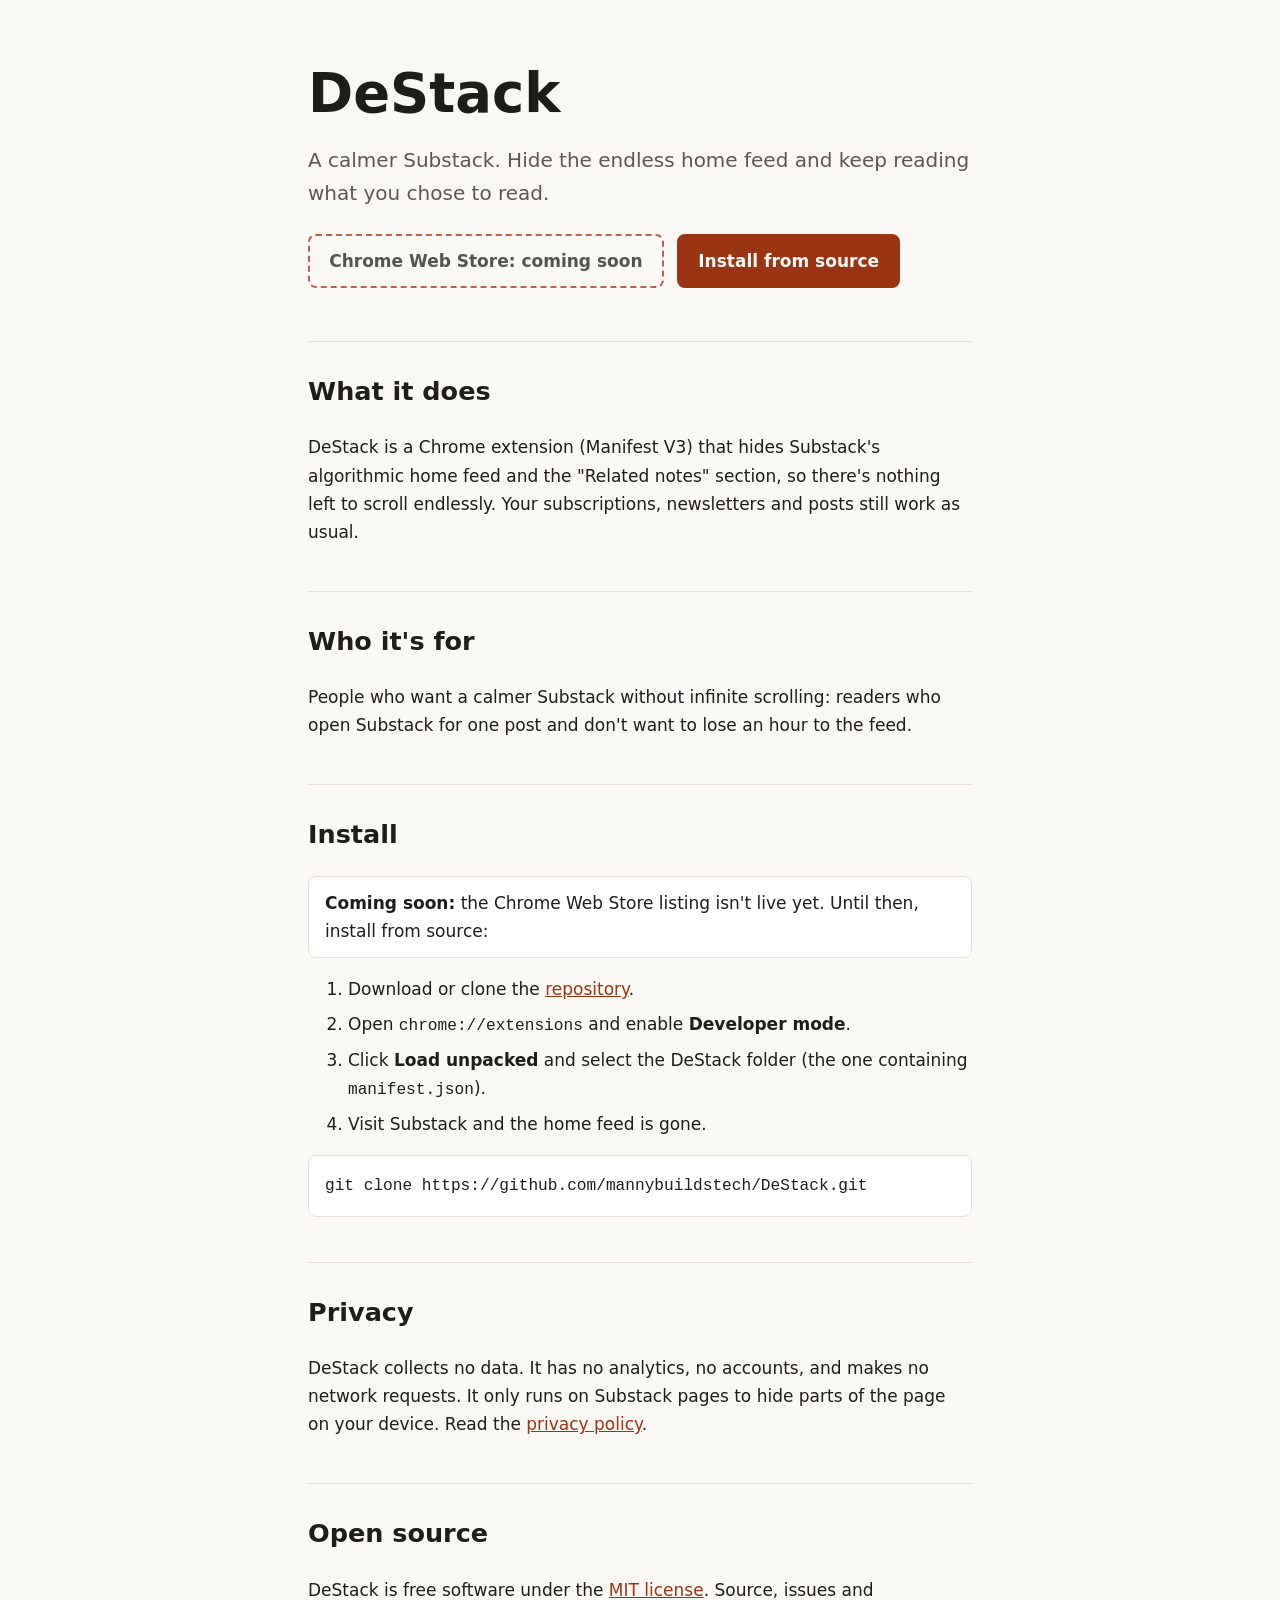
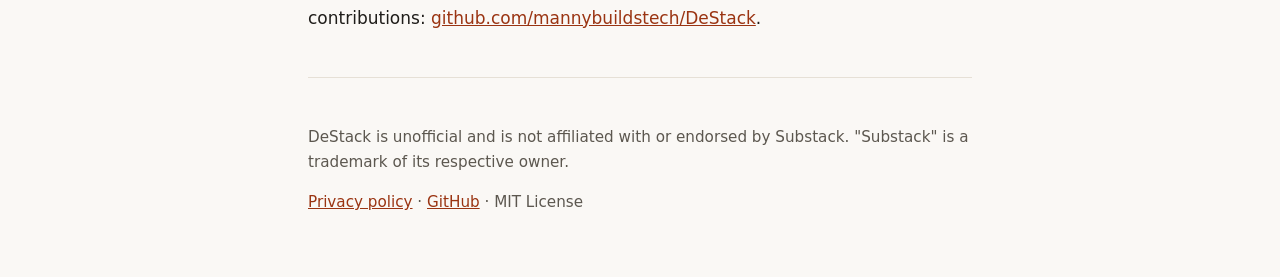
==== docs/index.html @ 92e854ba "Add static landing page and privacy policy for GitHub Pages Co-authored-by: Copilot App <223556219+C" ====
<!doctype html>
<html lang="en">
<head>
<meta charset="utf-8">
<meta name="viewport" content="width=device-width,initial-scale=1">
<title>DeStack – a calmer Substack, no infinite feed</title>
<meta name="description" content="DeStack is a free, open-source Chrome extension that hides Substack's endless home feed and Related notes so you can read without infinite scrolling.">
<link rel="stylesheet" href="style.css">
</head>
<body>
<a class="skip" href="#main">Skip to content</a>
<div class="wrap">
<header>
<h1>DeStack</h1>
<p class="lead">A calmer Substack. Hide the endless home feed and keep reading what you chose to read.</p>
<p>
<span class="btn soon" role="note">Chrome Web Store: coming soon</span>
<a class="btn primary" href="#install">Install from source</a>
</p>
</header>
<main id="main">
<section aria-labelledby="what">
<h2 id="what">What it does</h2>
<p>DeStack is a Chrome extension (Manifest V3) that hides Substack's algorithmic home feed and the "Related notes" section, so there's nothing left to scroll endlessly. Your subscriptions, newsletters and posts still work as usual.</p>
</section>
<section aria-labelledby="who">
<h2 id="who">Who it's for</h2>
<p>People who want a calmer Substack without infinite scrolling: readers who open Substack for one post and don't want to lose an hour to the feed.</p>
</section>
<section aria-labelledby="install">
<h2 id="install">Install</h2>
<p class="note"><strong>Coming soon:</strong> the Chrome Web Store listing isn't live yet. Until then, install from source:</p>
<ol>
<li>Download or clone the <a href="https://github.com/mannybuildstech/DeStack">repository</a>.</li>
<li>Open <code>chrome://extensions</code> and enable <strong>Developer mode</strong>.</li>
<li>Click <strong>Load unpacked</strong> and select the DeStack folder (the one containing <code>manifest.json</code>).</li>
<li>Visit Substack and the home feed is gone.</li>
</ol>
<pre><code>git clone https://github.com/mannybuildstech/DeStack.git</code></pre>
</section>
<section aria-labelledby="privacy">
<h2 id="privacy">Privacy</h2>
<p>DeStack collects no data. It has no analytics, no accounts, and makes no network requests. It only runs on Substack pages to hide parts of the page on your device. Read the <a href="privacy.html">privacy policy</a>.</p>
</section>
<section aria-labelledby="open">
<h2 id="open">Open source</h2>
<p>DeStack is free software under the <a href="https://github.com/mannybuildstech/DeStack#license">MIT license</a>. Source, issues and contributions: <a href="https://github.com/mannybuildstech/DeStack">github.com/mannybuildstech/DeStack</a>.</p>
</section>
</main>
<footer>
<p>DeStack is unofficial and is not affiliated with or endorsed by Substack. "Substack" is a trademark of its respective owner.</p>
<p><a href="privacy.html">Privacy policy</a> · <a href="https://github.com/mannybuildstech/DeStack">GitHub</a> · MIT License</p>
</footer>
</div>
</body>
</html>
---- docs/style.css ----
:root{--bg:#faf8f5;--fg:#1f1d1a;--muted:#5c574f;--accent:#9a3412;--card:#fff;--line:#e6e0d6}
@media (prefers-color-scheme:dark){:root{--bg:#161513;--fg:#f0ece6;--muted:#a8a197;--accent:#fb923c;--card:#201e1b;--line:#33302b}}
*{box-sizing:border-box}
body{margin:0;background:var(--bg);color:var(--fg);font:1.0625rem/1.65 system-ui,-apple-system,"Segoe UI",sans-serif}
.wrap{max-width:44rem;margin:0 auto;padding:0 1.25rem}
a{color:var(--accent)}
a:focus-visible{outline:3px solid var(--accent);outline-offset:2px}
.skip{position:absolute;left:-999px}.skip:focus{left:1rem;top:1rem;background:var(--card);padding:.5rem;z-index:9}
header{padding:4rem 0 2rem}
h1{font-size:clamp(2.2rem,7vw,3.4rem);margin:0 0 .5rem;line-height:1.1}
h2{margin-top:0}
.lead{font-size:1.25rem;color:var(--muted)}
section{padding:1.75rem 0;border-top:1px solid var(--line)}
.btn{display:inline-block;padding:.7rem 1.2rem;border-radius:.5rem;font-weight:600;text-decoration:none;border:2px solid var(--accent);margin:.25rem .5rem .25rem 0}
.btn.primary{background:var(--accent);color:var(--bg)}
.btn.soon{opacity:.75;cursor:not-allowed;border-style:dashed;color:var(--fg)}
pre{background:var(--card);border:1px solid var(--line);padding:1rem;border-radius:.5rem;overflow-x:auto}
code{font-family:ui-monospace,Menlo,monospace;font-size:.95em}
ol li{margin:.4rem 0}
footer{padding:2rem 0 3rem;color:var(--muted);font-size:.95rem;border-top:1px solid var(--line)}
.note{background:var(--card);border:1px solid var(--line);border-radius:.5rem;padding:.75rem 1rem}
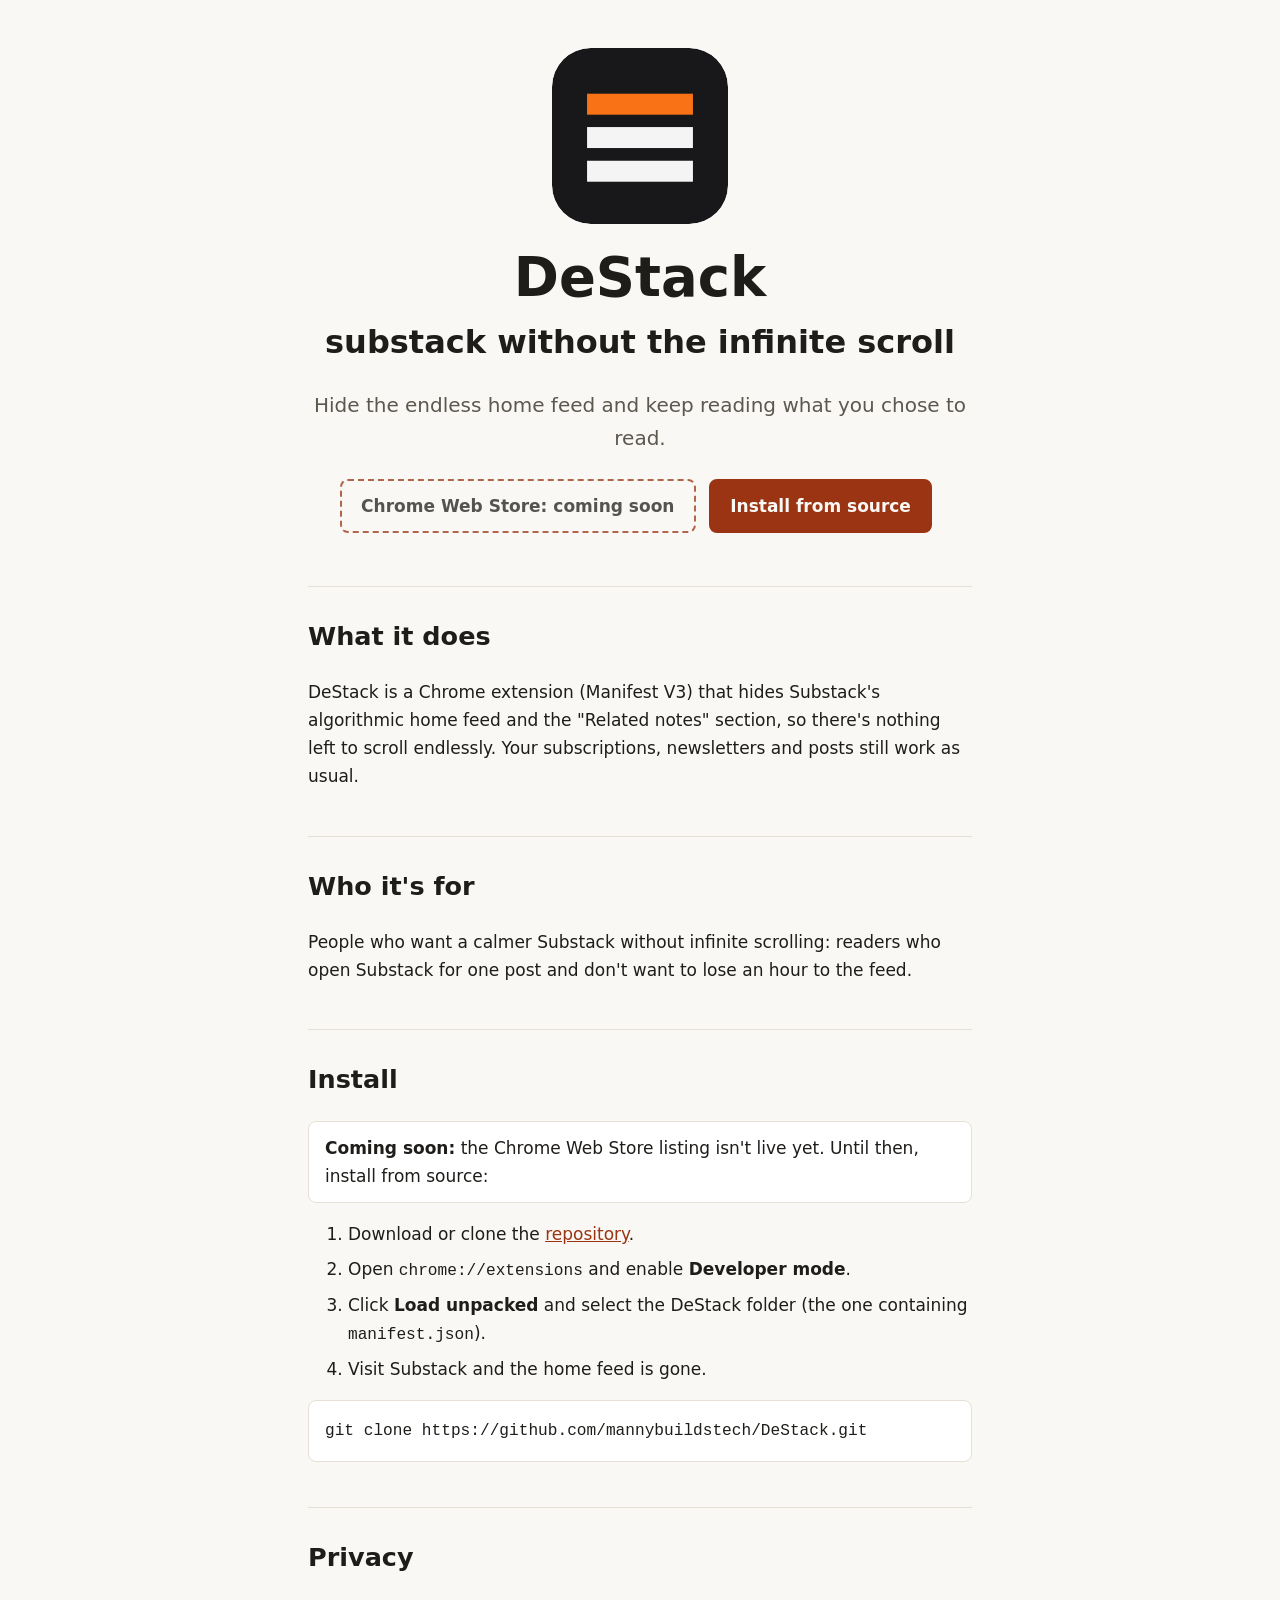
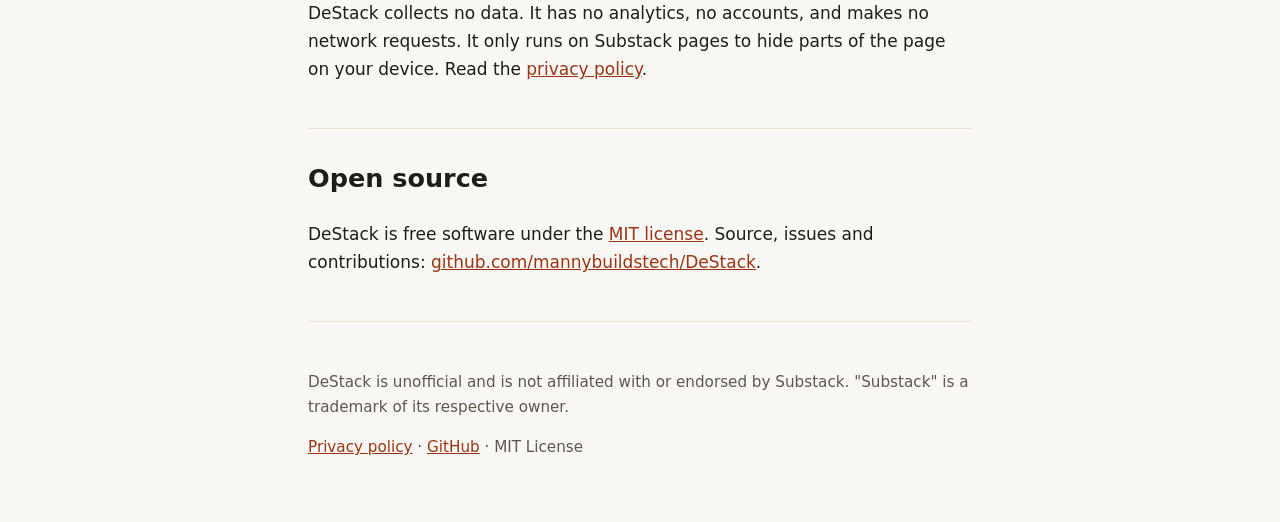
==== commit ab82ca01: "Landing page: logo in hero, tagline, favicon Co-authored-by: Copilot App <223556219+Copilot@users.no" ====
--- a/docs/index.html
+++ b/docs/index.html
@@ -5,14 +5,18 @@
 <meta name="viewport" content="width=device-width,initial-scale=1">
 <title>DeStack – a calmer Substack, no infinite feed</title>
 <meta name="description" content="DeStack is a free, open-source Chrome extension that hides Substack's endless home feed and Related notes so you can read without infinite scrolling.">
+<link rel="icon" type="image/png" href="favicon.png">
+<link rel="icon" type="image/svg+xml" href="logo.svg">
 <link rel="stylesheet" href="style.css">
 </head>
 <body>
 <a class="skip" href="#main">Skip to content</a>
 <div class="wrap">
 <header>
+<img class="logo" src="logo.svg" width="160" height="160" alt="DeStack logo: three bars, the top one orange">
 <h1>DeStack</h1>
-<p class="lead">A calmer Substack. Hide the endless home feed and keep reading what you chose to read.</p>
+<p class="tagline">substack without the infinite scroll</p>
+<p class="lead">Hide the endless home feed and keep reading what you chose to read.</p>
 <p>
 <span class="btn soon" role="note">Chrome Web Store: coming soon</span>
 <a class="btn primary" href="#install">Install from source</a>
--- a/docs/style.css
+++ b/docs/style.css
@@ -6,7 +6,9 @@
 a{color:var(--accent)}
 a:focus-visible{outline:3px solid var(--accent);outline-offset:2px}
 .skip{position:absolute;left:-999px}.skip:focus{left:1rem;top:1rem;background:var(--card);padding:.5rem;z-index:9}
-header{padding:4rem 0 2rem}
+header{padding:3rem 0 2rem;text-align:center}
+.logo{width:clamp(120px,32vw,176px);height:auto;border-radius:22%;margin-bottom:1rem}
+.tagline{font-size:clamp(1.4rem,5vw,2rem);font-weight:600;margin:0 0 .75rem}
 h1{font-size:clamp(2.2rem,7vw,3.4rem);margin:0 0 .5rem;line-height:1.1}
 h2{margin-top:0}
 .lead{font-size:1.25rem;color:var(--muted)}
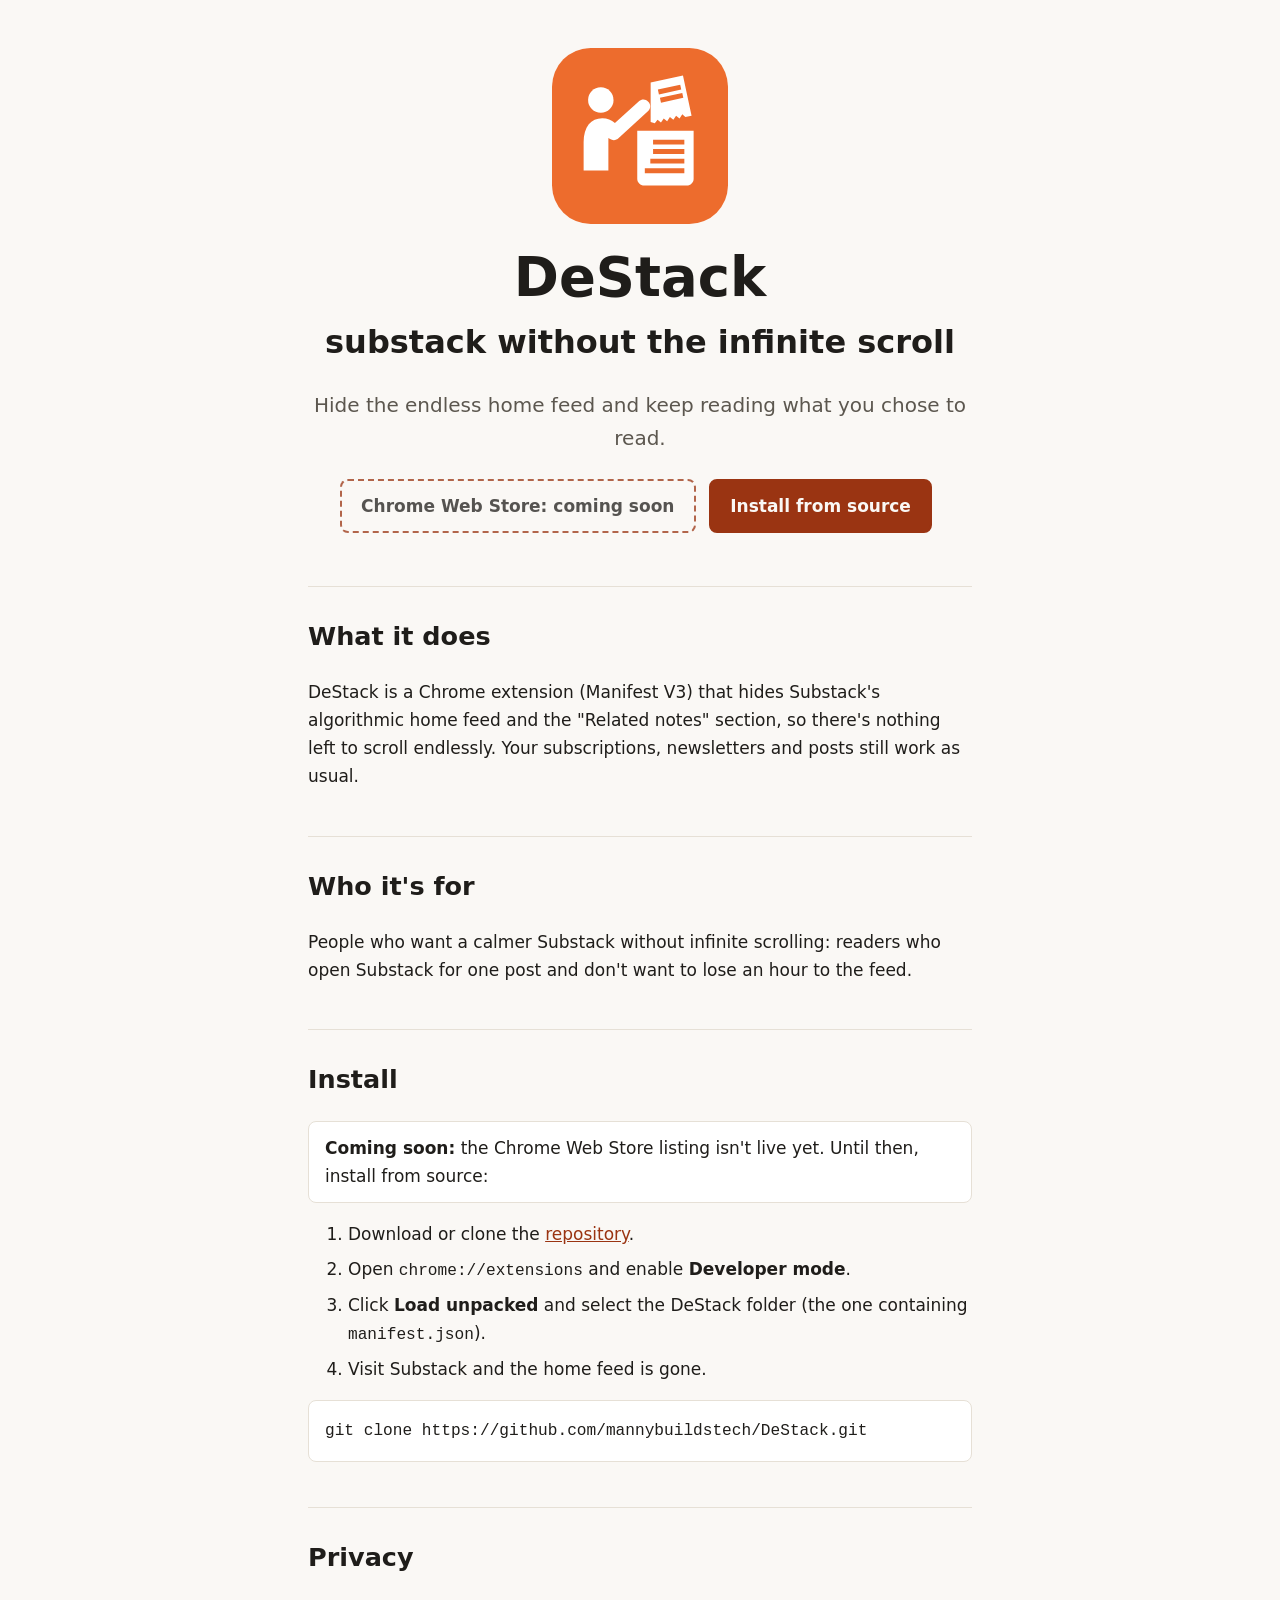
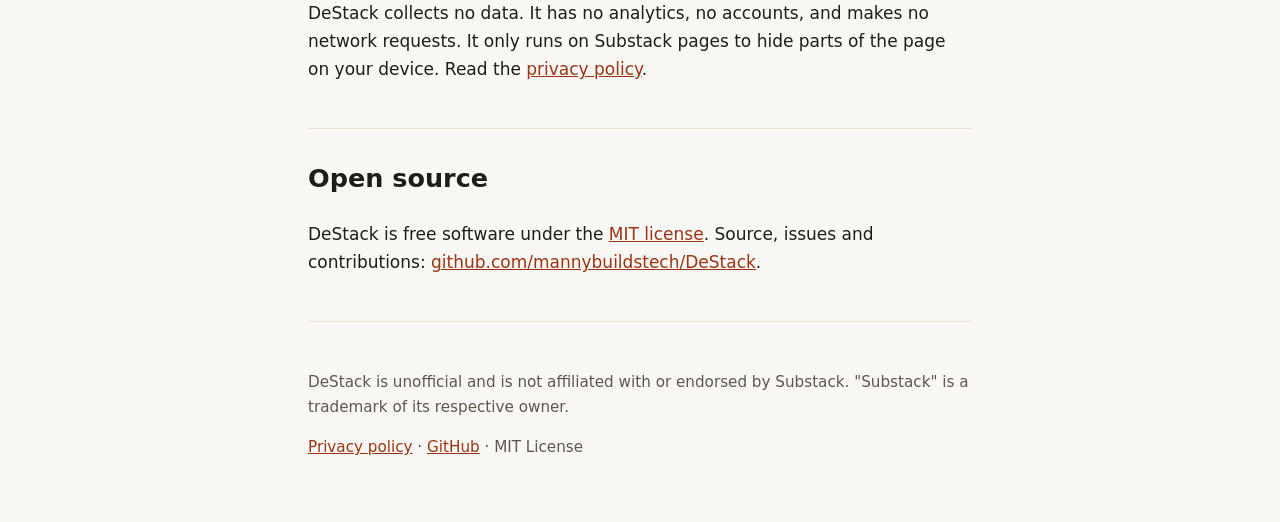
==== commit 1f8f0872: "Use real DeStack logo in hero and favicon Co-authored-by: Copilot App <223556219+Copilot@users.norep" ====
--- a/docs/index.html
+++ b/docs/index.html
@@ -5,15 +5,16 @@
 <meta name="viewport" content="width=device-width,initial-scale=1">
 <title>DeStack – a calmer Substack, no infinite feed</title>
 <meta name="description" content="DeStack is a free, open-source Chrome extension that hides Substack's endless home feed and Related notes so you can read without infinite scrolling.">
-<link rel="icon" type="image/png" href="favicon.png">
-<link rel="icon" type="image/svg+xml" href="logo.svg">
+<link rel="icon" type="image/svg+xml" href="destack-logo.svg">
+<link rel="icon" type="image/png" sizes="32x32" href="favicon-32.png">
+<link rel="apple-touch-icon" href="destack-logo-512.png">
 <link rel="stylesheet" href="style.css">
 </head>
 <body>
 <a class="skip" href="#main">Skip to content</a>
 <div class="wrap">
 <header>
-<img class="logo" src="logo.svg" width="160" height="160" alt="DeStack logo: three bars, the top one orange">
+<img class="logo" src="destack-logo.svg" width="176" height="176" alt="DeStack logo: a person tearing a page from a newspaper">
 <h1>DeStack</h1>
 <p class="tagline">substack without the infinite scroll</p>
 <p class="lead">Hide the endless home feed and keep reading what you chose to read.</p>
